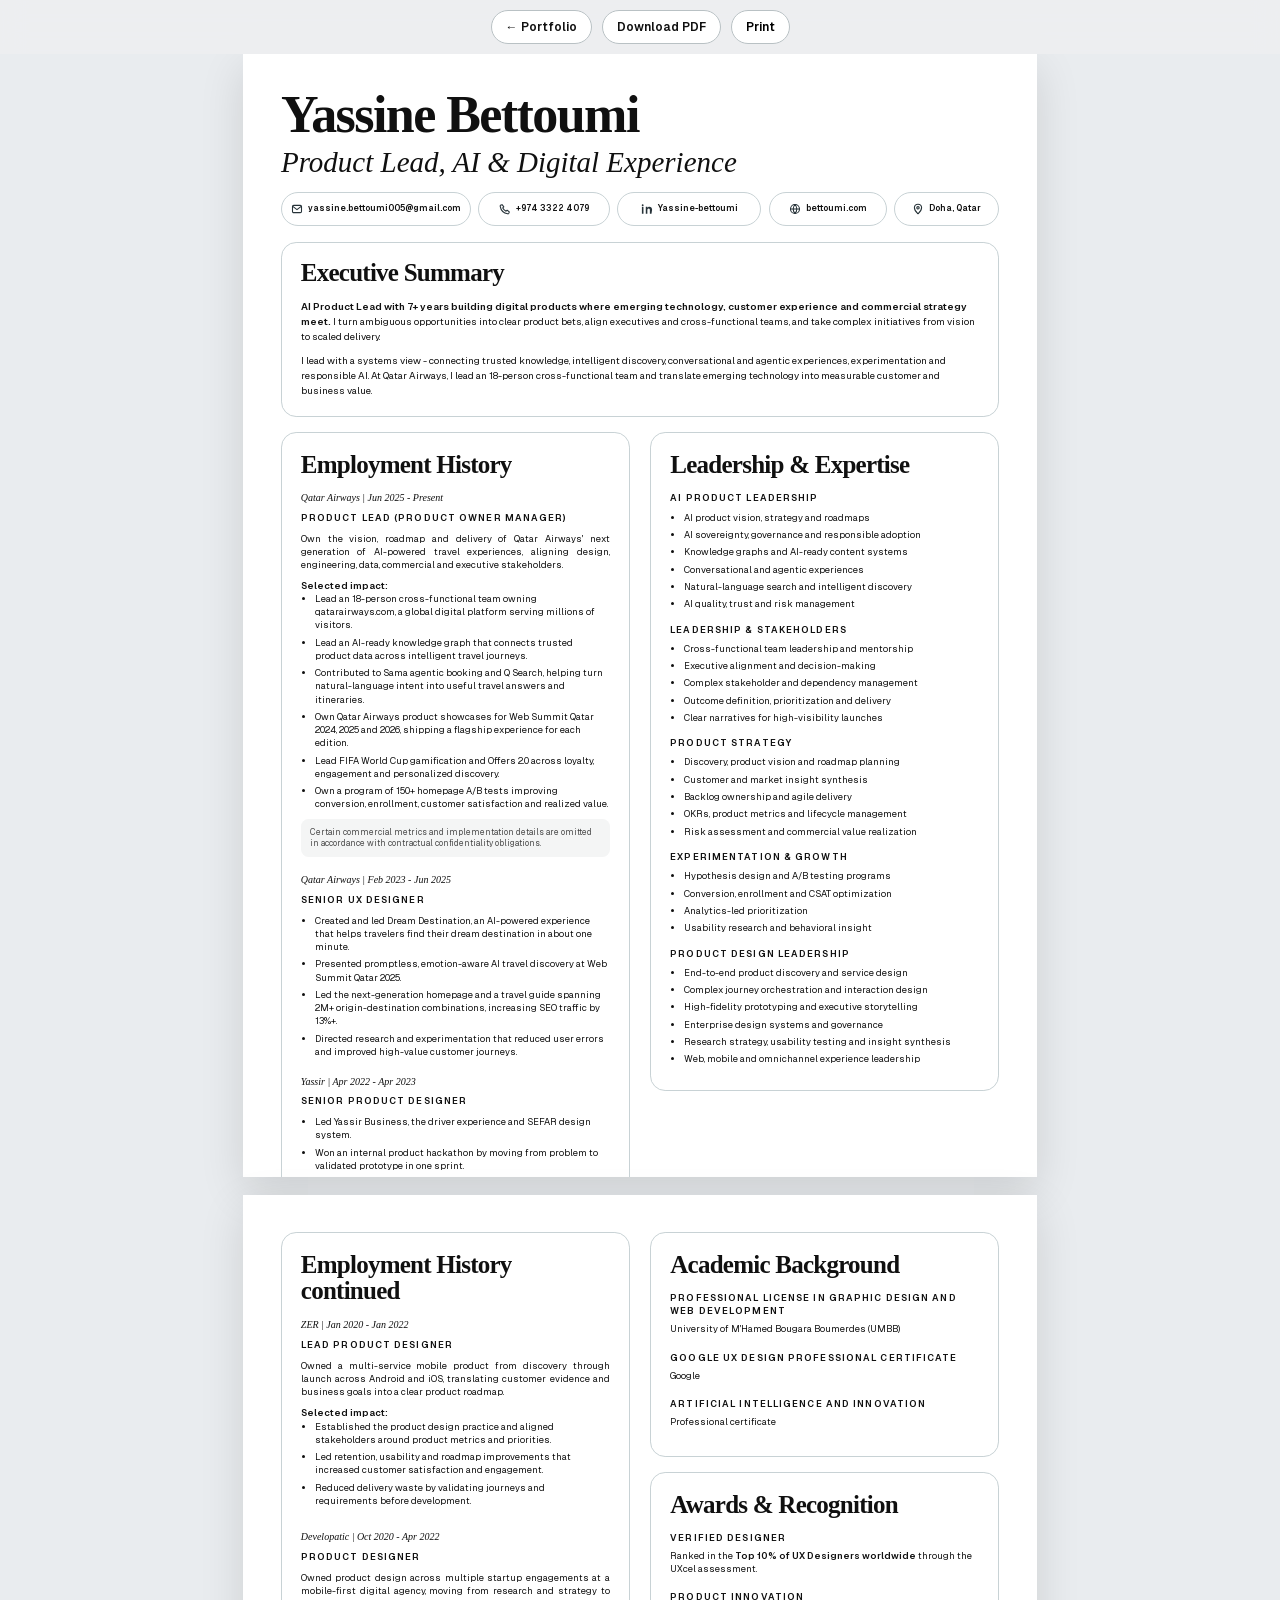
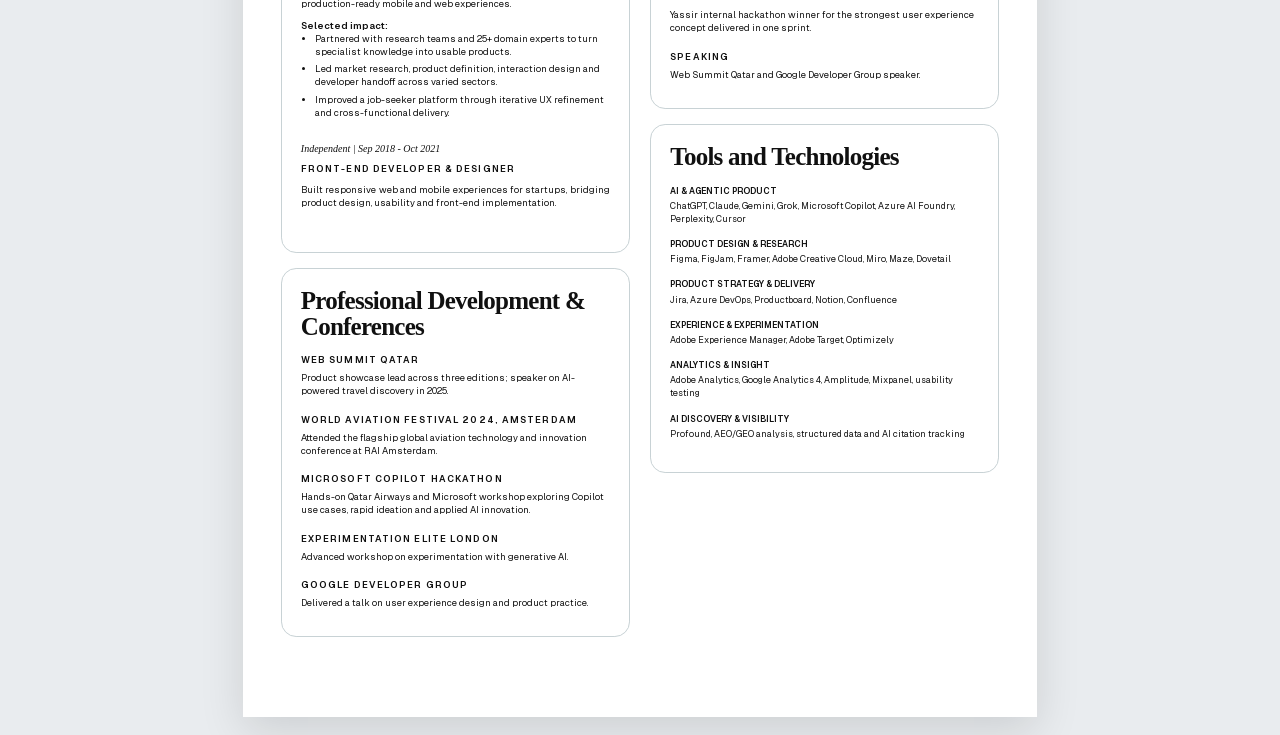
==== cv.html @ 10c40f65 "publish" ====
<!doctype html>
<html lang="en">
<head>
  <meta charset="utf-8">
  <meta name="viewport" content="width=device-width, initial-scale=1">
  <meta name="description" content="Yassine Bettoumi - Product Lead specializing in AI-powered travel products, product strategy and experience leadership.">
  <title>Yassine Bettoumi - Product Lead CV</title>
  <link rel="icon" href="/favicon.svg">
  <style>
    @font-face{font-family:CVSans;src:url('/assets/a-BwCKRlZ-.woff2') format('woff2');font-weight:400;font-display:swap}
    @font-face{font-family:CVSans;src:url('/assets/b-C3VRySno.woff2') format('woff2');font-weight:600;font-display:swap}
    :root{color-scheme:light;background:#e9ecef;color:#101010;font-family:CVSans,Arial,sans-serif}
    *{box-sizing:border-box} body{margin:0;font-size:9.3px;line-height:1.42} a{color:inherit}
    .toolbar{position:sticky;top:0;z-index:5;display:flex;justify-content:center;gap:10px;padding:10px;background:rgba(237,239,241,.94);backdrop-filter:blur(12px)}
    .toolbar a,.toolbar button{border:1px solid #b9c1c4;border-radius:999px;background:#fff;padding:8px 14px;font:600 12px CVSans,Arial,sans-serif;text-decoration:none;cursor:pointer}
    .page{width:210mm;height:297mm;margin:0 auto 18px;padding:9.5mm 10mm;background:#fff;box-shadow:0 14px 42px rgba(0,0,0,.12);overflow:hidden}
    .display,.section-title{font-family:Didot,'Bodoni 72','Times New Roman',serif;font-weight:700;letter-spacing:-.03em}
    .hero{margin:0 0 4mm}.hero h1{margin:0;font-size:52px;line-height:.95}.hero .headline{margin:2mm 0 4mm;font:italic 29px/1.05 Didot,'Bodoni 72','Times New Roman',serif}
    .contact-row{display:grid;grid-template-columns:1.45fr 1fr 1.1fr .9fr .8fr;gap:2mm;align-items:center;white-space:nowrap}.contact-pill{display:flex;align-items:center;justify-content:center;gap:5px;height:9mm;padding:0 2mm;border:1px solid #c8d2d5;border-radius:999px;font-size:8.3px;font-weight:600;text-decoration:none}.contact-pill .ico{display:inline-grid;place-items:center;width:12px;height:12px;flex:0 0 12px;color:#263238}.contact-pill .ico svg{display:block;width:12px;height:12px;fill:none;stroke:currentColor;stroke-width:1.8;stroke-linecap:round;stroke-linejoin:round}.contact-pill .ico-linkedin svg{fill:currentColor;stroke:none}
    .card{border:1px solid #c8d2d5;border-radius:4mm;padding:5mm;break-inside:avoid}.summary-card{margin-bottom:4mm;padding:4.7mm 5mm}.section-title{margin:0 0 3.7mm;font-size:25px;line-height:1.05}.summary-card p{margin:0 0 2.3mm;font-size:9.8px;line-height:1.52}.summary-card p:last-child{margin:0}
    .columns{display:grid;grid-template-columns:1fr 1fr;gap:5.5mm;align-items:start}.column{display:grid;gap:4mm;align-content:start}
    .role{margin:0 0 4.5mm}.role:last-child{margin-bottom:0}.role-meta{margin:0 0 1.7mm;font:italic 10px/1.2 Didot,'Bodoni 72','Times New Roman',serif}.role h3,.skill h3,.mini h3{margin:0 0 2mm;font-size:9.2px;letter-spacing:.12em;text-transform:uppercase}.role p{margin:0 0 2mm;text-align:justify}.role ul,.skill ul{margin:0;padding-left:14px}.role li,.skill li{margin:0 0 1.1mm}.role strong{font-weight:600}.nda{margin-top:2mm!important;padding:2mm 2.5mm;border-radius:2mm;background:#f4f5f5;text-align:left!important;font-size:8.2px;color:#4b4b4b}
    .skill{margin-bottom:3.2mm}.skill:last-child{margin-bottom:0}.skill h3{margin-bottom:1.6mm}.skill p{margin:0}
    .mini{margin-bottom:4mm}.mini:last-child{margin-bottom:0}.mini h3{margin-bottom:1.3mm}.mini p{margin:0 0 2mm}.mini a{text-underline-offset:2px}
    .page-two{page-break-before:always;padding-top:10mm}.page-two .columns{grid-template-columns:1fr 1fr}.compact .role{margin-bottom:6mm}.compact .role p{margin-bottom:2.2mm}.tool-row{margin:0 0 3.2mm}.tool-row strong{display:block;margin-bottom:.8mm;font-size:8.5px;text-transform:uppercase}.tool-row span{font-size:9px}.footnote{margin-top:3mm;font-size:7.8px;color:#555}
    @media screen and (max-width:820px){body{font-size:11px}.page{width:100%;height:auto;min-height:0;margin:0;padding:25px 20px;overflow:visible}.hero h1{font-size:44px}.hero .headline{font-size:25px}.contact-row{display:flex;flex-wrap:wrap;white-space:normal}.columns,.page-two .columns{grid-template-columns:1fr}.toolbar{position:static}}
    @media print{@page{size:A4;margin:0}html,body{background:#fff}.toolbar{display:none}.page{width:210mm;height:297mm;margin:0;padding:9.5mm 10mm;box-shadow:none}.page-two{padding-top:10mm}}
  </style>
</head>
<body>
  <nav class="toolbar" aria-label="CV actions"><a href="/">← Portfolio</a><a href="/Yassine_Bettoumi_Product_Lead_CV.pdf" download>Download PDF</a><button type="button" onclick="window.print()">Print</button></nav>
  <main>
    <section class="page" aria-label="CV page 1">
      <header class="hero">
        <h1 class="display">Yassine Bettoumi</h1>
        <p class="headline">Product Lead, AI &amp; Digital Experience</p>
        <div class="contact-row">
          <a class="contact-pill" href="mailto:yassine.bettoumi005@gmail.com"><span class="ico"><svg viewBox="0 0 20 20" aria-hidden="true"><rect x="2.5" y="4" width="15" height="12" rx="2"/><path d="m3.5 6 6.5 5 6.5-5"/></svg></span> yassine.bettoumi005@gmail.com</a>
          <a class="contact-pill" href="tel:+97433224079"><span class="ico"><svg viewBox="0 0 20 20" aria-hidden="true"><path d="M5.2 2.8 8 6.4 6.3 8.2c1.2 2.4 3.1 4.3 5.5 5.5l1.8-1.7 3.6 2.8-.7 2.1c-.3.8-1.1 1.3-2 1.1C7.9 16.8 3.2 12.1 2 5.5c-.2-.9.3-1.7 1.1-2l2.1-.7Z"/></svg></span> +974 3322 4079</a>
          <a class="contact-pill" href="https://www.linkedin.com/in/yassine-bettoumi-65837a1b8/"><span class="ico ico-linkedin"><svg viewBox="0 0 20 20" aria-hidden="true"><path d="M4.1 6.4H1.5V18h2.6V6.4ZM2.8 2A1.55 1.55 0 1 0 2.8 5.1 1.55 1.55 0 0 0 2.8 2ZM18.5 11.4c0-3.5-1.9-5.2-4.4-5.2-2 0-3 1.1-3.5 1.9V6.4H8V18h2.6v-5.8c0-1.5.3-3 2.2-3s2 1.7 2 3.1V18h2.7l1-6.6Z"/></svg></span> Yassine-bettoumi</a>
          <a class="contact-pill" href="https://bettoumi.com/"><span class="ico"><svg viewBox="0 0 20 20" aria-hidden="true"><circle cx="10" cy="10" r="7.5"/><path d="M2.7 10h14.6M10 2.5c2 2.1 3 4.6 3 7.5s-1 5.4-3 7.5c-2-2.1-3-4.6-3-7.5s1-5.4 3-7.5Z"/></svg></span> bettoumi.com</a>
          <span class="contact-pill"><span class="ico"><svg viewBox="0 0 20 20" aria-hidden="true"><path d="M10 18s6-5.2 6-10a6 6 0 1 0-12 0c0 4.8 6 10 6 10Z"/><circle cx="10" cy="8" r="2"/></svg></span> Doha, Qatar</span>
        </div>
      </header>

      <section class="card summary-card" aria-labelledby="summary-title">
        <h2 class="section-title" id="summary-title">Executive Summary</h2>
        <p><strong>AI Product Lead with 7+ years building digital products where emerging technology, customer experience and commercial strategy meet.</strong> I turn ambiguous opportunities into clear product bets, align executives and cross-functional teams, and take complex initiatives from vision to scaled delivery.</p>
        <p>I lead with a systems view - connecting trusted knowledge, intelligent discovery, conversational and agentic experiences, experimentation and responsible AI. At Qatar Airways, I lead an 18-person cross-functional team and translate emerging technology into measurable customer and business value.</p>
      </section>

      <div class="columns">
        <section class="card" aria-labelledby="history-title">
          <h2 class="section-title" id="history-title">Employment History</h2>
          <article class="role">
            <p class="role-meta">Qatar Airways | Jun 2025 - Present</p>
            <h3>Product Lead (Product Owner Manager)</h3>
            <p>Own the vision, roadmap and delivery of Qatar Airways' next generation of AI-powered travel experiences, aligning design, engineering, data, commercial and executive stakeholders.</p>
            <strong>Selected impact:</strong>
            <ul>
              <li>Lead an 18-person cross-functional team owning qatarairways.com, a global digital platform serving millions of visitors.</li>
              <li>Lead an AI-ready knowledge graph that connects trusted product data across intelligent travel journeys.</li>
              <li>Contributed to Sama agentic booking and Q Search, helping turn natural-language intent into useful travel answers and itineraries.</li>
              <li>Own Qatar Airways product showcases for Web Summit Qatar 2024, 2025 and 2026, shipping a flagship experience for each edition.</li>
              <li>Lead FIFA World Cup gamification and Offers 2.0 across loyalty, engagement and personalized discovery.</li>
              <li>Own a program of 150+ homepage A/B tests improving conversion, enrollment, customer satisfaction and realized value.</li>
            </ul>
            <p class="nda">Certain commercial metrics and implementation details are omitted in accordance with contractual confidentiality obligations.</p>
          </article>
          <article class="role">
            <p class="role-meta">Qatar Airways | Feb 2023 - Jun 2025</p>
            <h3>Senior UX Designer</h3>
            <ul>
              <li>Created and led Dream Destination, an AI-powered experience that helps travelers find their dream destination in about one minute.</li>
              <li>Presented promptless, emotion-aware AI travel discovery at Web Summit Qatar 2025.</li>
              <li>Led the next-generation homepage and a travel guide spanning 2M+ origin-destination combinations, increasing SEO traffic by 13%+.</li>
              <li>Directed research and experimentation that reduced user errors and improved high-value customer journeys.</li>
            </ul>
          </article>
          <article class="role">
            <p class="role-meta">Yassir | Apr 2022 - Apr 2023</p>
            <h3>Senior Product Designer</h3>
            <ul><li>Led Yassir Business, the driver experience and SEFAR design system.</li><li>Won an internal product hackathon by moving from problem to validated prototype in one sprint.</li></ul>
          </article>
        </section>

        <section class="card" aria-labelledby="skills-title">
          <h2 class="section-title" id="skills-title">Leadership &amp; Expertise</h2>
          <div class="skill"><h3>AI Product Leadership</h3><ul><li>AI product vision, strategy and roadmaps</li><li>AI sovereignty, governance and responsible adoption</li><li>Knowledge graphs and AI-ready content systems</li><li>Conversational and agentic experiences</li><li>Natural-language search and intelligent discovery</li><li>AI quality, trust and risk management</li></ul></div>
          <div class="skill"><h3>Leadership &amp; Stakeholders</h3><ul><li>Cross-functional team leadership and mentorship</li><li>Executive alignment and decision-making</li><li>Complex stakeholder and dependency management</li><li>Outcome definition, prioritization and delivery</li><li>Clear narratives for high-visibility launches</li></ul></div>
          <div class="skill"><h3>Product Strategy</h3><ul><li>Discovery, product vision and roadmap planning</li><li>Customer and market insight synthesis</li><li>Backlog ownership and agile delivery</li><li>OKRs, product metrics and lifecycle management</li><li>Risk assessment and commercial value realization</li></ul></div>
          <div class="skill"><h3>Experimentation &amp; Growth</h3><ul><li>Hypothesis design and A/B testing programs</li><li>Conversion, enrollment and CSAT optimization</li><li>Analytics-led prioritization</li><li>Usability research and behavioral insight</li></ul></div>
          <div class="skill"><h3>Product Design Leadership</h3><ul><li>End-to-end product discovery and service design</li><li>Complex journey orchestration and interaction design</li><li>High-fidelity prototyping and executive storytelling</li><li>Enterprise design systems and governance</li><li>Research strategy, usability testing and insight synthesis</li><li>Web, mobile and omnichannel experience leadership</li></ul></div>
        </section>
      </div>
    </section>

    <section class="page page-two" aria-label="CV page 2">
      <div class="columns">
        <div class="column">
          <section class="card compact" aria-labelledby="continued-title">
            <h2 class="section-title" id="continued-title">Employment History continued</h2>
            <article class="role"><p class="role-meta">ZER | Jan 2020 - Jan 2022</p><h3>Lead Product Designer</h3><p>Owned a multi-service mobile product from discovery through launch across Android and iOS, translating customer evidence and business goals into a clear product roadmap.</p><strong>Selected impact:</strong><ul><li>Established the product design practice and aligned stakeholders around product metrics and priorities.</li><li>Led retention, usability and roadmap improvements that increased customer satisfaction and engagement.</li><li>Reduced delivery waste by validating journeys and requirements before development.</li></ul></article>
            <article class="role"><p class="role-meta">Developatic | Oct 2020 - Apr 2022</p><h3>Product Designer</h3><p>Owned product design across multiple startup engagements at a mobile-first digital agency, moving from research and strategy to production-ready mobile and web experiences.</p><strong>Selected impact:</strong><ul><li>Partnered with research teams and 25+ domain experts to turn specialist knowledge into usable products.</li><li>Led market research, product definition, interaction design and developer handoff across varied sectors.</li><li>Improved a job-seeker platform through iterative UX refinement and cross-functional delivery.</li></ul></article>
            <article class="role"><p class="role-meta">Independent | Sep 2018 - Oct 2021</p><h3>Front-End Developer &amp; Designer</h3><p>Built responsive web and mobile experiences for startups, bridging product design, usability and front-end implementation.</p></article>
          </section>
          <section class="card" aria-labelledby="development-title"><h2 class="section-title" id="development-title">Professional Development &amp; Conferences</h2><div class="mini"><h3>Web Summit Qatar</h3><p>Product showcase lead across three editions; speaker on AI-powered travel discovery in 2025.</p></div><div class="mini"><h3>World Aviation Festival 2024, Amsterdam</h3><p>Attended the flagship global aviation technology and innovation conference at RAI Amsterdam.</p></div><div class="mini"><h3>Microsoft Copilot Hackathon</h3><p>Hands-on Qatar Airways and Microsoft workshop exploring Copilot use cases, rapid ideation and applied AI innovation.</p></div><div class="mini"><h3>Experimentation Elite London</h3><p>Advanced workshop on experimentation with generative AI.</p></div><div class="mini"><h3>Google Developer Group</h3><p>Delivered a talk on user experience design and product practice.</p></div></section>
        </div>

        <div class="column">
          <section class="card" aria-labelledby="education-title"><h2 class="section-title" id="education-title">Academic Background</h2><div class="mini"><h3>Professional License in Graphic Design and Web Development</h3><p>University of M'Hamed Bougara Boumerdes (UMBB)</p></div><div class="mini"><h3>Google UX Design Professional Certificate</h3><p>Google</p></div><div class="mini"><h3>Artificial Intelligence and Innovation</h3><p>Professional certificate</p></div></section>
          <section class="card" aria-labelledby="recognition-title"><h2 class="section-title" id="recognition-title">Awards &amp; Recognition</h2><div class="mini"><h3>Verified Designer</h3><p>Ranked in the <strong>Top 10% of UX Designers worldwide</strong> through the UXcel assessment.</p></div><div class="mini"><h3>Product Innovation</h3><p>Yassir internal hackathon winner for the strongest user experience concept delivered in one sprint.</p></div><div class="mini"><h3>Speaking</h3><p>Web Summit Qatar and Google Developer Group speaker.</p></div></section>
          <section class="card" aria-labelledby="tools-title"><h2 class="section-title" id="tools-title">Tools and Technologies</h2><p class="tool-row"><strong>AI &amp; Agentic Product</strong><span>ChatGPT, Claude, Gemini, Grok, Microsoft Copilot, Azure AI Foundry, Perplexity, Cursor</span></p><p class="tool-row"><strong>Product Design &amp; Research</strong><span>Figma, FigJam, Framer, Adobe Creative Cloud, Miro, Maze, Dovetail</span></p><p class="tool-row"><strong>Product Strategy &amp; Delivery</strong><span>Jira, Azure DevOps, Productboard, Notion, Confluence</span></p><p class="tool-row"><strong>Experience &amp; Experimentation</strong><span>Adobe Experience Manager, Adobe Target, Optimizely</span></p><p class="tool-row"><strong>Analytics &amp; Insight</strong><span>Adobe Analytics, Google Analytics 4, Amplitude, Mixpanel, usability testing</span></p><p class="tool-row"><strong>AI Discovery &amp; Visibility</strong><span>Profound, AEO/GEO analysis, structured data and AI citation tracking</span></p></section>
        </div>
      </div>
    </section>
  </main>
</body>
</html>
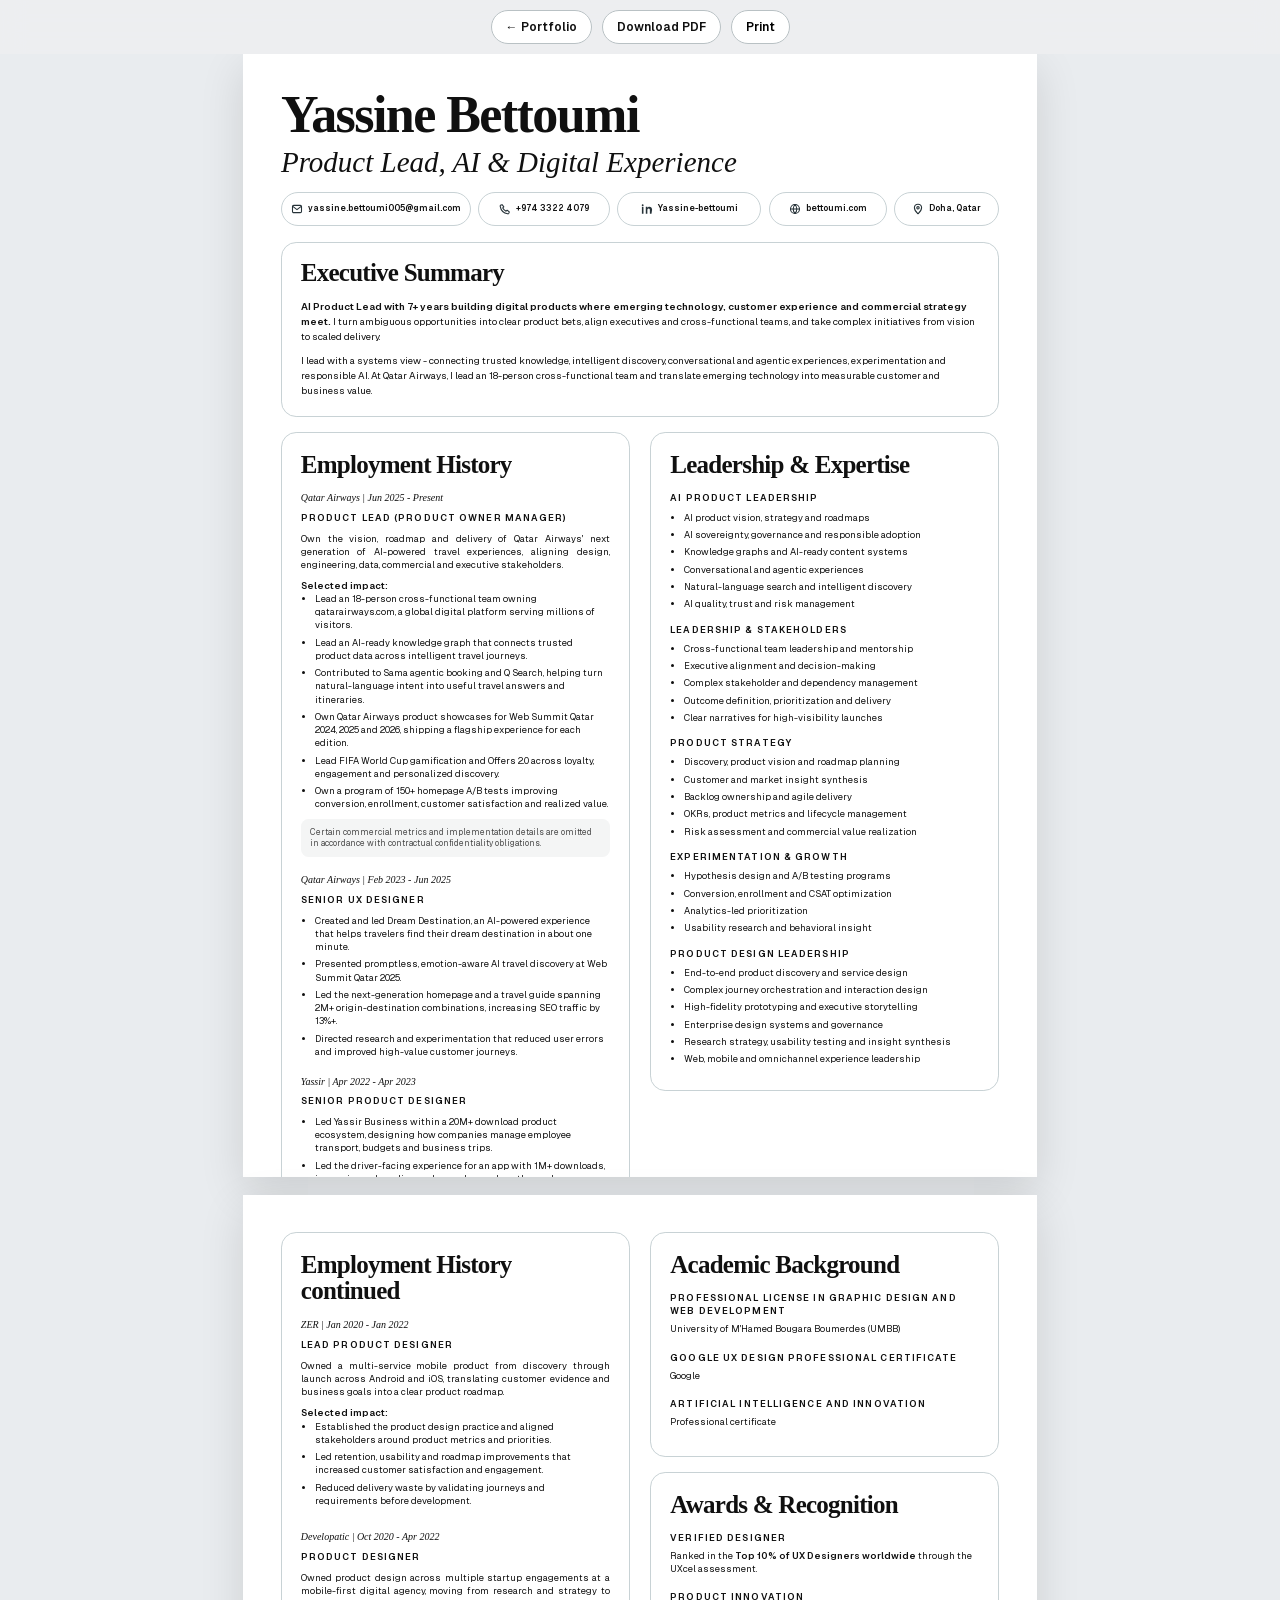
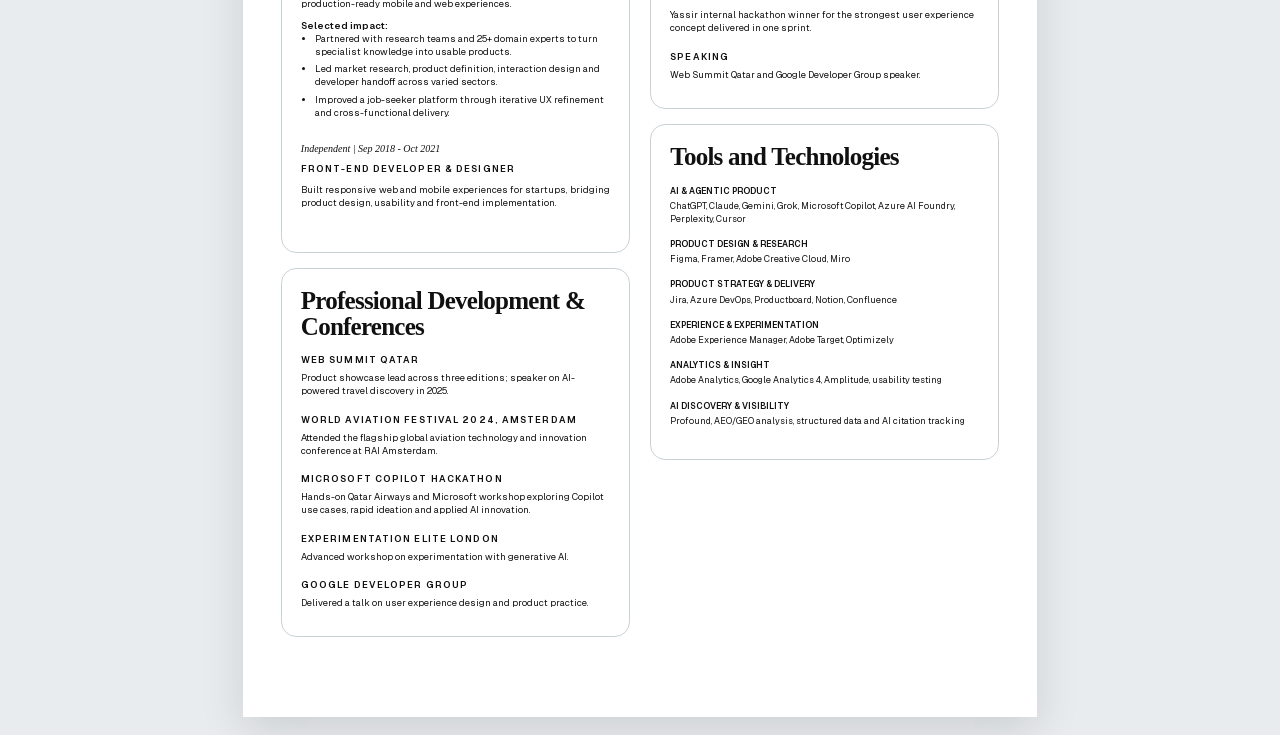
==== commit e5215879: "Publish portfolio refinements" ====
--- a/cv.html
+++ b/cv.html
@@ -23,7 +23,7 @@
     .skill{margin-bottom:3.2mm}.skill:last-child{margin-bottom:0}.skill h3{margin-bottom:1.6mm}.skill p{margin:0}
     .mini{margin-bottom:4mm}.mini:last-child{margin-bottom:0}.mini h3{margin-bottom:1.3mm}.mini p{margin:0 0 2mm}.mini a{text-underline-offset:2px}
     .page-two{page-break-before:always;padding-top:10mm}.page-two .columns{grid-template-columns:1fr 1fr}.compact .role{margin-bottom:6mm}.compact .role p{margin-bottom:2.2mm}.tool-row{margin:0 0 3.2mm}.tool-row strong{display:block;margin-bottom:.8mm;font-size:8.5px;text-transform:uppercase}.tool-row span{font-size:9px}.footnote{margin-top:3mm;font-size:7.8px;color:#555}
-    @media screen and (max-width:820px){body{font-size:11px}.page{width:100%;height:auto;min-height:0;margin:0;padding:25px 20px;overflow:visible}.hero h1{font-size:44px}.hero .headline{font-size:25px}.contact-row{display:flex;flex-wrap:wrap;white-space:normal}.columns,.page-two .columns{grid-template-columns:1fr}.toolbar{position:static}}
+    @media screen and (max-width:820px){body{font-size:11px;background:#fff}main{display:flex;flex-direction:column;gap:16px;padding:25px 20px;background:#fff}.page,.columns,.column{display:contents}.hero{order:1;margin:0}.summary-card{order:2}section[aria-labelledby="history-title"]{order:3}section[aria-labelledby="continued-title"]{order:4}section[aria-labelledby="skills-title"]{order:5}section[aria-labelledby="development-title"]{order:6}section[aria-labelledby="education-title"]{order:7}section[aria-labelledby="recognition-title"]{order:8}section[aria-labelledby="tools-title"]{order:9}.hero h1{font-size:44px}.hero .headline{font-size:25px}.contact-row{display:flex;flex-wrap:wrap;white-space:normal}.toolbar{position:static}}
     @media print{@page{size:A4;margin:0}html,body{background:#fff}.toolbar{display:none}.page{width:210mm;height:297mm;margin:0;padding:9.5mm 10mm;box-shadow:none}.page-two{padding-top:10mm}}
   </style>
 </head>
@@ -80,7 +80,7 @@
           <article class="role">
             <p class="role-meta">Yassir | Apr 2022 - Apr 2023</p>
             <h3>Senior Product Designer</h3>
-            <ul><li>Led Yassir Business, the driver experience and SEFAR design system.</li><li>Won an internal product hackathon by moving from problem to validated prototype in one sprint.</li></ul>
+            <ul><li>Led Yassir Business within a 20M+ download product ecosystem, designing how companies manage employee transport, budgets and business trips.</li><li>Led the driver-facing experience for an app with 1M+ downloads, improving onboarding and everyday work on the road.</li><li>Built SEFAR, a design system supporting 7+ businesses with reusable foundations, components and scalable governance.</li><li>Won an internal product hackathon by moving from problem to validated prototype in one sprint.</li></ul>
           </article>
         </section>
 
@@ -110,7 +110,7 @@
         <div class="column">
           <section class="card" aria-labelledby="education-title"><h2 class="section-title" id="education-title">Academic Background</h2><div class="mini"><h3>Professional License in Graphic Design and Web Development</h3><p>University of M'Hamed Bougara Boumerdes (UMBB)</p></div><div class="mini"><h3>Google UX Design Professional Certificate</h3><p>Google</p></div><div class="mini"><h3>Artificial Intelligence and Innovation</h3><p>Professional certificate</p></div></section>
           <section class="card" aria-labelledby="recognition-title"><h2 class="section-title" id="recognition-title">Awards &amp; Recognition</h2><div class="mini"><h3>Verified Designer</h3><p>Ranked in the <strong>Top 10% of UX Designers worldwide</strong> through the UXcel assessment.</p></div><div class="mini"><h3>Product Innovation</h3><p>Yassir internal hackathon winner for the strongest user experience concept delivered in one sprint.</p></div><div class="mini"><h3>Speaking</h3><p>Web Summit Qatar and Google Developer Group speaker.</p></div></section>
-          <section class="card" aria-labelledby="tools-title"><h2 class="section-title" id="tools-title">Tools and Technologies</h2><p class="tool-row"><strong>AI &amp; Agentic Product</strong><span>ChatGPT, Claude, Gemini, Grok, Microsoft Copilot, Azure AI Foundry, Perplexity, Cursor</span></p><p class="tool-row"><strong>Product Design &amp; Research</strong><span>Figma, FigJam, Framer, Adobe Creative Cloud, Miro, Maze, Dovetail</span></p><p class="tool-row"><strong>Product Strategy &amp; Delivery</strong><span>Jira, Azure DevOps, Productboard, Notion, Confluence</span></p><p class="tool-row"><strong>Experience &amp; Experimentation</strong><span>Adobe Experience Manager, Adobe Target, Optimizely</span></p><p class="tool-row"><strong>Analytics &amp; Insight</strong><span>Adobe Analytics, Google Analytics 4, Amplitude, Mixpanel, usability testing</span></p><p class="tool-row"><strong>AI Discovery &amp; Visibility</strong><span>Profound, AEO/GEO analysis, structured data and AI citation tracking</span></p></section>
+          <section class="card" aria-labelledby="tools-title"><h2 class="section-title" id="tools-title">Tools and Technologies</h2><p class="tool-row"><strong>AI &amp; Agentic Product</strong><span>ChatGPT, Claude, Gemini, Grok, Microsoft Copilot, Azure AI Foundry, Perplexity, Cursor</span></p><p class="tool-row"><strong>Product Design &amp; Research</strong><span>Figma, Framer, Adobe Creative Cloud, Miro</span></p><p class="tool-row"><strong>Product Strategy &amp; Delivery</strong><span>Jira, Azure DevOps, Productboard, Notion, Confluence</span></p><p class="tool-row"><strong>Experience &amp; Experimentation</strong><span>Adobe Experience Manager, Adobe Target, Optimizely</span></p><p class="tool-row"><strong>Analytics &amp; Insight</strong><span>Adobe Analytics, Google Analytics 4, Amplitude, usability testing</span></p><p class="tool-row"><strong>AI Discovery &amp; Visibility</strong><span>Profound, AEO/GEO analysis, structured data and AI citation tracking</span></p></section>
         </div>
       </div>
     </section>
